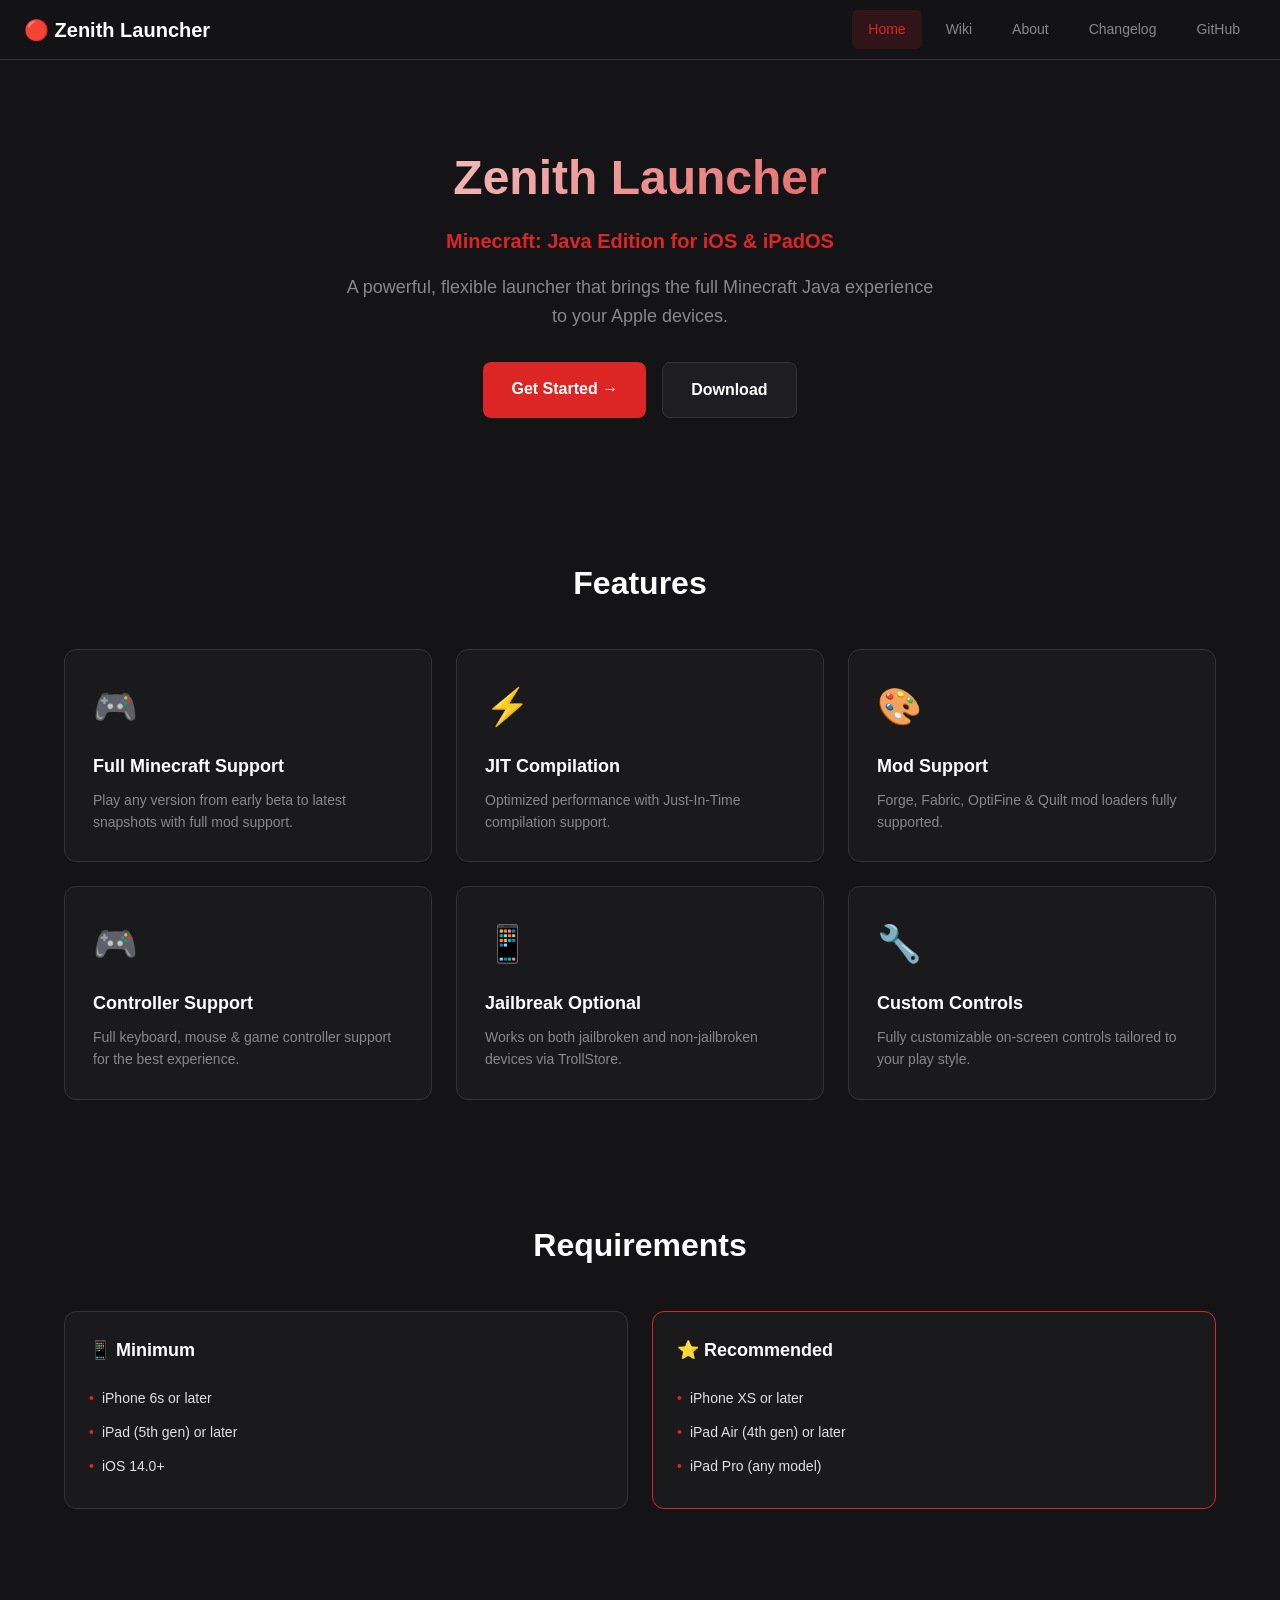
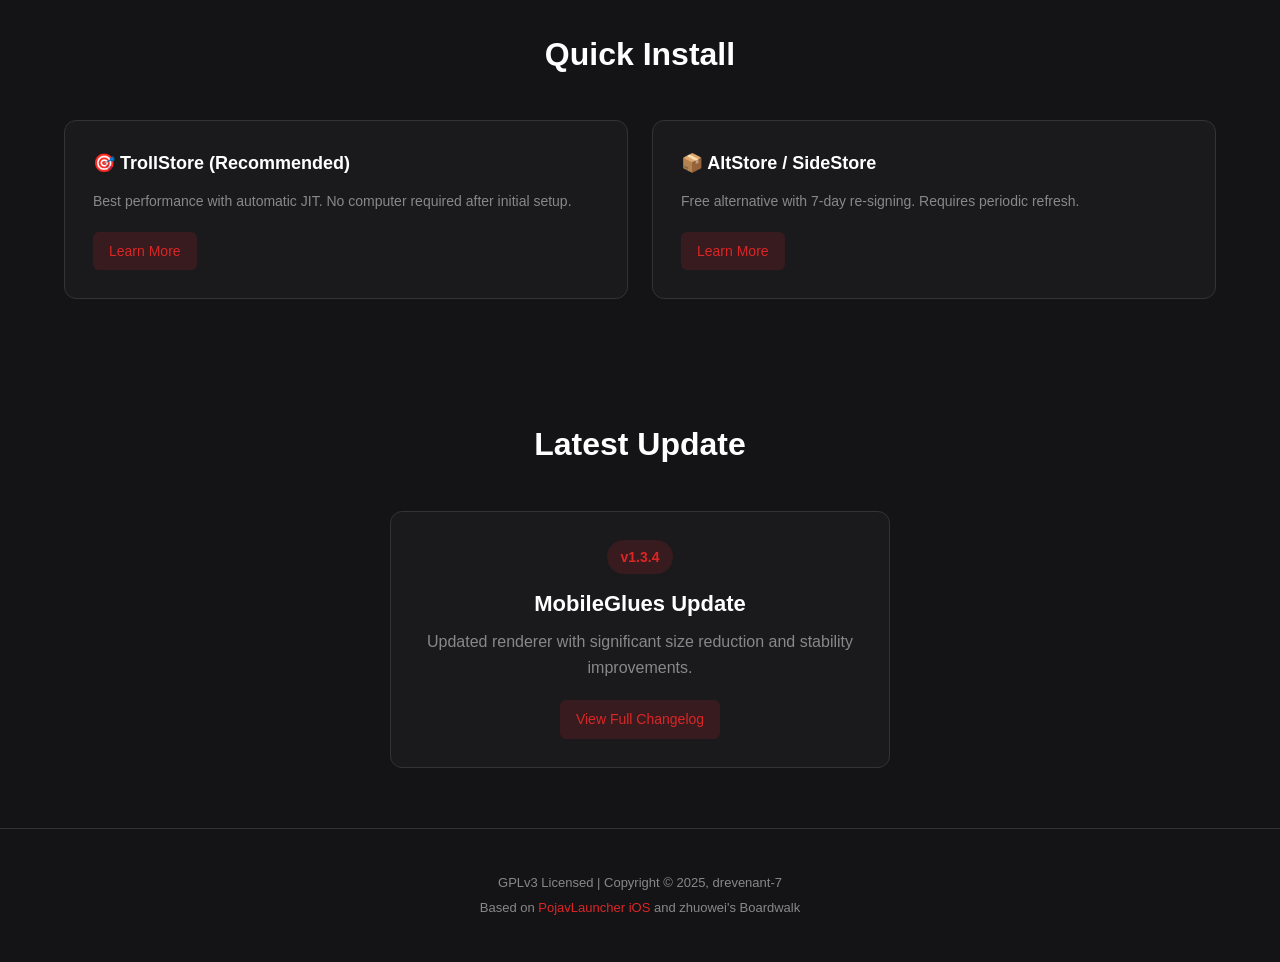
==== index.html @ dfa04dcf "Add files via upload" ====
<!DOCTYPE html>
<html lang="en">
<head>
    <meta charset="UTF-8">
    <meta name="viewport" content="width=device-width, initial-scale=1.0, maximum-scale=1.0, user-scalable=no">
    <title>Zenith Launcher - Minecraft Java Edition for iOS</title>
    <link rel="stylesheet" href="style.css">
</head>
<body>
    <header>
        <div class="logo">
            <span>🔴 Zenith Launcher</span>
        </div>
        
        <!-- Desktop/Landscape Nav -->
        <nav class="desktop-nav">
            <a href="index.html" class="active">Home</a>
            <a href="wiki.html">Wiki</a>
            <a href="about.html">About</a>
            <a href="changelog.html">Changelog</a>
            <a href="https://github.com/drevenant-7/Zenith-Launcher-iOS" target="_blank">GitHub</a>
        </nav>
        
        <!-- Portrait Menu Button -->
        <button class="menu-btn" onclick="toggleMenu()">☰</button>
    </header>
    
    <!-- Portrait Menu Overlay -->
    <div class="mobile-menu" id="mobileMenu">
        <button class="close-btn" onclick="toggleMenu()">✕</button>
        <div class="mobile-nav">
            <a href="index.html" class="active">🏠 Home</a>
            <a href="wiki.html">📖 Wiki</a>
            <a href="about.html">ℹ️ About</a>
            <a href="changelog.html">📋 Changelog</a>
            <a href="https://github.com/drevenant-7/Zenith-Launcher-iOS" target="_blank">💻 GitHub</a>
        </div>
    </div>

    <main>
        <section class="hero">
            <h1>Zenith Launcher</h1>
            <p class="tagline">Minecraft: Java Edition for iOS & iPadOS</p>
            <p class="description">A powerful, flexible launcher that brings the full Minecraft Java experience to your Apple devices.</p>
            <div class="buttons">
                <a href="wiki.html" class="btn btn-primary">Get Started →</a>
                <a href="https://github.com/drevenant-7/Zenith-Launcher-iOS/releases" class="btn btn-secondary">Download</a>
            </div>
        </section>

        <section class="features">
            <h2>Features</h2>
            <div class="feature-grid">
                <div class="feature-card">
                    <div class="feature-icon">🎮</div>
                    <h3>Full Minecraft Support</h3>
                    <p>Play any version from early beta to latest snapshots with full mod support.</p>
                </div>
                <div class="feature-card">
                    <div class="feature-icon">⚡</div>
                    <h3>JIT Compilation</h3>
                    <p>Optimized performance with Just-In-Time compilation support.</p>
                </div>
                <div class="feature-card">
                    <div class="feature-icon">🎨</div>
                    <h3>Mod Support</h3>
                    <p>Forge, Fabric, OptiFine & Quilt mod loaders fully supported.</p>
                </div>
                <div class="feature-card">
                    <div class="feature-icon">🎮</div>
                    <h3>Controller Support</h3>
                    <p>Full keyboard, mouse & game controller support for the best experience.</p>
                </div>
                <div class="feature-card">
                    <div class="feature-icon">📱</div>
                    <h3>Jailbreak Optional</h3>
                    <p>Works on both jailbroken and non-jailbroken devices via TrollStore.</p>
                </div>
                <div class="feature-card">
                    <div class="feature-icon">🔧</div>
                    <h3>Custom Controls</h3>
                    <p>Fully customizable on-screen controls tailored to your play style.</p>
                </div>
            </div>
        </section>

        <section class="requirements">
            <h2>Requirements</h2>
            <div class="req-grid">
                <div class="req-card">
                    <h3>📱 Minimum</h3>
                    <ul>
                        <li>iPhone 6s or later</li>
                        <li>iPad (5th gen) or later</li>
                        <li>iOS 14.0+</li>
                    </ul>
                </div>
                <div class="req-card recommended">
                    <h3>⭐ Recommended</h3>
                    <ul>
                        <li>iPhone XS or later</li>
                        <li>iPad Air (4th gen) or later</li>
                        <li>iPad Pro (any model)</li>
                    </ul>
                </div>
            </div>
        </section>

        <section class="installation">
            <h2>Quick Install</h2>
            <div class="install-methods">
                <div class="install-card">
                    <h3>🎯 TrollStore (Recommended)</h3>
                    <p>Best performance with automatic JIT. No computer required after initial setup.</p>
                    <a href="wiki.html#trollstore" class="btn-small">Learn More</a>
                </div>
                <div class="install-card">
                    <h3>📦 AltStore / SideStore</h3>
                    <p>Free alternative with 7-day re-signing. Requires periodic refresh.</p>
                    <a href="wiki.html#altstore" class="btn-small">Learn More</a>
                </div>
            </div>
        </section>

        <section class="latest-news">
            <h2>Latest Update</h2>
            <div class="news-preview">
                <div class="version-badge">v1.3.4</div>
                <h3>MobileGlues Update</h3>
                <p>Updated renderer with significant size reduction and stability improvements.</p>
                <a href="changelog.html" class="btn-small">View Full Changelog</a>
            </div>
        </section>
    </main>

    <footer>
        <p>GPLv3 Licensed | Copyright © 2025, drevenant-7</p>
        <p>Based on <a href="https://github.com/PojavLauncherTeam/PojavLauncher_iOS">PojavLauncher iOS</a> and zhuowei's Boardwalk</p>
    </footer>

    <script>
        function toggleMenu() {
            document.getElementById('mobileMenu').classList.toggle('open');
        }
    </script>
</body>
</html>
---- style.css ----
/* ===== Zenith Launcher Website Styles ===== */
/* Dark theme with red accents */

:root {
    --bg-primary: #141416;
    --bg-secondary: #1e1e22;
    --bg-card: #1a1a1d;
    --border-color: #333;
    --text-primary: #ffffff;
    --text-secondary: #e0e0e0;
    --text-muted: #888;
    --accent-red: #dc2626;
    --accent-red-dim: rgba(220, 38, 38, 0.15);
    --accent-green: #22c55e;
    --accent-blue: #3b82f6;
    --header-height: 60px;
}

* {
    margin: 0;
    padding: 0;
    box-sizing: border-box;
}

body {
    font-family: -apple-system, BlinkMacSystemFont, 'Segoe UI', Roboto, 'Helvetica Neue', Arial, sans-serif;
    background-color: var(--bg-primary);
    color: var(--text-secondary);
    line-height: 1.6;
    min-height: 100vh;
}

/* ===== Header ===== */
header {
    position: fixed;
    top: 0;
    left: 0;
    right: 0;
    height: var(--header-height);
    background: rgba(20, 20, 22, 0.95);
    backdrop-filter: blur(10px);
    border-bottom: 1px solid var(--border-color);
    display: flex;
    align-items: center;
    justify-content: space-between;
    padding: 0 24px;
    z-index: 1000;
}

.logo {
    display: flex;
    align-items: center;
    gap: 12px;
    font-size: 20px;
    font-weight: bold;
    color: var(--text-primary);
    flex-shrink: 0;
}

.logo img {
    width: 36px;
    height: 36px;
    border-radius: 8px;
}

/* ===== Desktop Navigation ===== */
.desktop-nav {
    display: flex;
    gap: 8px;
}

.desktop-nav a {
    color: var(--text-muted);
    text-decoration: none;
    padding: 8px 16px;
    border-radius: 6px;
    font-size: 14px;
    font-weight: 500;
    transition: all 0.2s;
    white-space: nowrap;
}

.desktop-nav a:hover {
    color: var(--text-primary);
    background: var(--bg-secondary);
}

.desktop-nav a.active {
    color: var(--accent-red);
    background: var(--accent-red-dim);
}

/* ===== Mobile Menu Button ===== */
.menu-btn {
    display: none;
    background: var(--accent-red-dim);
    border: none;
    color: var(--accent-red);
    font-size: 20px;
    cursor: pointer;
    padding: 8px 14px;
    border-radius: 8px;
    transition: all 0.2s;
}

.menu-btn:hover {
    background: var(--accent-red);
    color: white;
}

/* ===== Mobile Menu Overlay ===== */
.mobile-menu {
    display: none;
    position: fixed;
    top: 0;
    left: 0;
    right: 0;
    bottom: 0;
    background: rgba(20, 20, 22, 0.98);
    backdrop-filter: blur(10px);
    z-index: 2000;
    padding: 80px 24px;
    flex-direction: column;
}

.mobile-menu.open {
    display: flex;
}

.close-btn {
    position: absolute;
    top: 16px;
    right: 20px;
    background: var(--bg-secondary);
    border: 1px solid var(--border-color);
    color: var(--text-primary);
    font-size: 18px;
    cursor: pointer;
    width: 44px;
    height: 44px;
    border-radius: 10px;
    display: flex;
    align-items: center;
    justify-content: center;
    transition: all 0.2s;
}

.close-btn:hover {
    background: var(--accent-red-dim);
    border-color: var(--accent-red);
    color: var(--accent-red);
}

.mobile-nav {
    display: flex;
    flex-direction: column;
    gap: 10px;
}

.mobile-nav a {
    color: var(--text-secondary);
    text-decoration: none;
    padding: 18px 20px;
    font-size: 18px;
    border-radius: 12px;
    background: var(--bg-card);
    border: 1px solid var(--border-color);
    display: flex;
    align-items: center;
    gap: 14px;
    transition: all 0.2s;
}

.mobile-nav a:hover,
.mobile-nav a.active {
    background: var(--accent-red-dim);
    border-color: var(--accent-red);
    color: var(--text-primary);
}

/* ===== Main Content ===== */
main {
    padding-top: var(--header-height);
    max-width: 1200px;
    margin: 0 auto;
    padding-left: 24px;
    padding-right: 24px;
}

/* ===== Hero Section ===== */
.hero {
    text-align: center;
    padding: 80px 20px;
}

.hero h1 {
    font-size: 48px;
    font-weight: 800;
    color: var(--text-primary);
    margin-bottom: 8px;
    background: linear-gradient(135deg, #fff 0%, #dc2626 100%);
    -webkit-background-clip: text;
    -webkit-text-fill-color: transparent;
    background-clip: text;
}

.hero .tagline {
    font-size: 20px;
    color: var(--accent-red);
    font-weight: 600;
    margin-bottom: 16px;
}

.hero .description {
    font-size: 18px;
    color: var(--text-muted);
    max-width: 600px;
    margin: 0 auto 32px;
}

.buttons {
    display: flex;
    gap: 16px;
    justify-content: center;
    flex-wrap: wrap;
}

.btn {
    display: inline-block;
    padding: 14px 28px;
    border-radius: 8px;
    font-size: 16px;
    font-weight: 600;
    text-decoration: none;
    transition: all 0.2s;
}

.btn-primary {
    background: var(--accent-red);
    color: white;
}

.btn-primary:hover {
    background: #b91c1c;
    transform: translateY(-2px);
}

.btn-secondary {
    background: var(--bg-secondary);
    color: var(--text-primary);
    border: 1px solid var(--border-color);
}

.btn-secondary:hover {
    background: var(--border-color);
}

.btn-small {
    display: inline-block;
    padding: 8px 16px;
    background: var(--accent-red-dim);
    color: var(--accent-red);
    border-radius: 6px;
    font-size: 14px;
    font-weight: 500;
    text-decoration: none;
    transition: all 0.2s;
}

.btn-small:hover {
    background: var(--accent-red);
    color: white;
}

/* ===== Features Section ===== */
.features {
    padding: 60px 0;
}

.features h2 {
    text-align: center;
    font-size: 32px;
    color: var(--text-primary);
    margin-bottom: 40px;
}

.feature-grid {
    display: grid;
    grid-template-columns: repeat(auto-fit, minmax(300px, 1fr));
    gap: 24px;
}

.feature-card {
    background: var(--bg-card);
    border: 1px solid var(--border-color);
    border-radius: 12px;
    padding: 28px;
    transition: all 0.2s;
}

.feature-card:hover {
    border-color: var(--accent-red);
    transform: translateY(-4px);
}

.feature-icon {
    font-size: 36px;
    margin-bottom: 16px;
}

.feature-card h3 {
    font-size: 18px;
    color: var(--text-primary);
    margin-bottom: 8px;
}

.feature-card p {
    color: var(--text-muted);
    font-size: 14px;
}

/* ===== Requirements Section ===== */
.requirements {
    padding: 60px 0;
}

.requirements h2 {
    text-align: center;
    font-size: 32px;
    color: var(--text-primary);
    margin-bottom: 40px;
}

.req-grid {
    display: grid;
    grid-template-columns: repeat(auto-fit, minmax(280px, 1fr));
    gap: 24px;
}

.req-card {
    background: var(--bg-card);
    border: 1px solid var(--border-color);
    border-radius: 12px;
    padding: 24px;
}

.req-card.recommended {
    border-color: var(--accent-red);
}

.req-card h3 {
    font-size: 18px;
    color: var(--text-primary);
    margin-bottom: 16px;
}

.req-card ul {
    list-style: none;
}

.req-card li {
    padding: 6px 0;
    color: var(--text-secondary);
    font-size: 14px;
}

.req-card li::before {
    content: "•";
    color: var(--accent-red);
    margin-right: 8px;
}

.req-note {
    margin-top: 16px;
    padding-top: 16px;
    border-top: 1px solid var(--border-color);
    color: var(--text-muted);
    font-size: 13px;
}

/* ===== Installation Section ===== */
.installation {
    padding: 60px 0;
}

.installation h2 {
    text-align: center;
    font-size: 32px;
    color: var(--text-primary);
    margin-bottom: 40px;
}

.install-methods {
    display: grid;
    grid-template-columns: repeat(auto-fit, minmax(300px, 1fr));
    gap: 24px;
}

.install-card {
    background: var(--bg-card);
    border: 1px solid var(--border-color);
    border-radius: 12px;
    padding: 28px;
}

.install-card h3 {
    font-size: 18px;
    color: var(--text-primary);
    margin-bottom: 12px;
}

.install-card p {
    color: var(--text-muted);
    font-size: 14px;
    margin-bottom: 20px;
}

/* ===== Latest News Section ===== */
.latest-news {
    padding: 60px 0;
}

.latest-news h2 {
    text-align: center;
    font-size: 32px;
    color: var(--text-primary);
    margin-bottom: 40px;
}

.news-preview {
    background: var(--bg-card);
    border: 1px solid var(--border-color);
    border-radius: 12px;
    padding: 28px;
    text-align: center;
    max-width: 500px;
    margin: 0 auto;
}

.version-badge {
    display: inline-block;
    background: var(--accent-red-dim);
    color: var(--accent-red);
    padding: 6px 14px;
    border-radius: 20px;
    font-size: 14px;
    font-weight: bold;
    margin-bottom: 12px;
}

.news-preview h3 {
    font-size: 22px;
    color: var(--text-primary);
    margin-bottom: 8px;
}

.news-preview p {
    color: var(--text-muted);
    margin-bottom: 20px;
}

/* ===== Page Header ===== */
.page-header {
    text-align: center;
    padding: 60px 20px 40px;
    border-bottom: 1px solid var(--border-color);
    margin-bottom: 40px;
}

.page-header h1 {
    font-size: 36px;
    color: var(--text-primary);
    margin-bottom: 12px;
}

.page-header p {
    color: var(--text-muted);
    font-size: 16px;
}

/* ===== Changelog Styles ===== */
.changelog {
    padding-bottom: 60px;
}

.version-section {
    background: var(--bg-card);
    border: 1px solid var(--border-color);
    border-radius: 12px;
    padding: 28px;
    margin-bottom: 24px;
}

.version-header {
    display: flex;
    align-items: baseline;
    justify-content: space-between;
    flex-wrap: wrap;
    gap: 12px;
    margin-bottom: 12px;
}

.version-header h2 {
    font-size: 22px;
    color: var(--text-primary);
}

.version-num {
    color: var(--accent-red);
}

.version-date {
    color: var(--text-muted);
    font-size: 14px;
}

.version-desc {
    color: var(--text-muted);
    margin-bottom: 20px;
}

.change-section {
    margin-bottom: 20px;
}

.section-title {
    font-size: 13px;
    font-weight: bold;
    text-transform: uppercase;
    letter-spacing: 0.5px;
    color: var(--accent-red);
    margin-bottom: 10px;
    padding-bottom: 6px;
    border-bottom: 1px solid var(--border-color);
}

.section-title.bugfix {
    color: var(--accent-red);
}

.section-title.feature {
    color: var(--accent-blue);
}

.change-section ul {
    list-style: none;
    padding-left: 0;
}

.change-section li {
    padding: 6px 0 6px 20px;
    position: relative;
    color: var(--text-secondary);
    font-size: 14px;
}

.change-section li::before {
    content: "•";
    color: var(--accent-red);
    position: absolute;
    left: 0;
    font-weight: bold;
}

.version-links {
    margin-top: 20px;
    padding-top: 16px;
    border-top: 1px solid var(--border-color);
}

.version-links a {
    color: var(--accent-red);
    font-size: 14px;
}

.version-links a:hover {
    text-decoration: underline;
}

/* ===== About Page Styles ===== */
.about-content {
    padding-bottom: 60px;
}

.about-section {
    margin-bottom: 48px;
}

.about-section h2 {
    font-size: 24px;
    color: var(--text-primary);
    margin-bottom: 20px;
}

.about-section p {
    color: var(--text-secondary);
    margin-bottom: 16px;
    line-height: 1.7;
}

.about-section a {
    color: var(--accent-red);
}

.note-box {
    background: var(--accent-red-dim);
    border-left: 3px solid var(--accent-red);
    padding: 16px 20px;
    margin: 20px 0;
    border-radius: 0 8px 8px 0;
}

.note-box strong {
    color: var(--accent-red);
}

.feature-category {
    margin-bottom: 28px;
}

.feature-category h3 {
    font-size: 18px;
    color: var(--text-primary);
    margin-bottom: 12px;
}

.checklist {
    list-style: none;
    padding-left: 0;
}

.checklist li {
    padding: 8px 0;
    color: var(--text-secondary);
}

.compatibility-grid {
    display: grid;
    grid-template-columns: repeat(auto-fit, minmax(300px, 1fr));
    gap: 24px;
}

.compat-card {
    background: var(--bg-card);
    border: 1px solid var(--border-color);
    border-radius: 12px;
    padding: 24px;
}

.compat-card.recommended {
    border-color: var(--accent-red);
}

.compat-card h3 {
    font-size: 16px;
    color: var(--text-primary);
    margin-bottom: 16px;
}

.compat-card table {
    width: 100%;
    border-collapse: collapse;
}

.compat-card th,
.compat-card td {
    text-align: left;
    padding: 8px 0;
    font-size: 14px;
}

.compat-card th {
    color: var(--text-muted);
    font-weight: normal;
    border-bottom: 1px solid var(--border-color);
}

.compat-card td {
    color: var(--text-secondary);
}

.credits {
    display: grid;
    grid-template-columns: repeat(auto-fit, minmax(250px, 1fr));
    gap: 20px;
}

.credit-item {
    background: var(--bg-card);
    border: 1px solid var(--border-color);
    border-radius: 8px;
    padding: 20px;
}

.credit-item h4 {
    font-size: 14px;
    color: var(--text-muted);
    margin-bottom: 8px;
}

.credit-item p {
    margin: 0;
}

/* ===== Wiki Styles ===== */
.wiki-layout {
    display: grid;
    grid-template-columns: 240px 1fr;
    gap: 40px;
    padding-bottom: 60px;
}

.wiki-sidebar {
    position: sticky;
    top: 80px;
    height: fit-content;
}

.wiki-sidebar h3 {
    font-size: 13px;
    text-transform: uppercase;
    color: var(--text-muted);
    margin: 24px 0 12px;
    letter-spacing: 0.5px;
}

.wiki-sidebar h3:first-child {
    margin-top: 0;
}

.wiki-sidebar ul {
    list-style: none;
}

.wiki-sidebar li {
    margin: 4px 0;
}

.wiki-sidebar a {
    display: block;
    padding: 6px 12px;
    color: var(--text-secondary);
    text-decoration: none;
    font-size: 14px;
    border-radius: 6px;
    transition: all 0.2s;
}

.wiki-sidebar a:hover {
    background: var(--bg-secondary);
    color: var(--text-primary);
}

.wiki-content {
    max-width: 800px;
}

.wiki-content h1 {
    font-size: 32px;
    color: var(--text-primary);
    margin-bottom: 12px;
}

.wiki-content .intro {
    color: var(--text-muted);
    font-size: 16px;
    margin-bottom: 40px;
}

.wiki-section {
    margin-bottom: 48px;
}

.wiki-section h2 {
    font-size: 24px;
    color: var(--text-primary);
    margin-bottom: 20px;
    padding-bottom: 12px;
    border-bottom: 1px solid var(--border-color);
}

.wiki-section h3 {
    font-size: 18px;
    color: var(--text-primary);
    margin: 24px 0 12px;
}

.wiki-section h4 {
    font-size: 15px;
    color: var(--text-primary);
    margin: 20px 0 10px;
}

.wiki-section p {
    color: var(--text-secondary);
    margin-bottom: 16px;
}

.wiki-section ul,
.wiki-section ol {
    margin: 16px 0;
    padding-left: 24px;
}

.wiki-section li {
    color: var(--text-secondary);
    margin: 8px 0;
}

.method-card {
    background: var(--bg-card);
    border: 1px solid var(--border-color);
    border-radius: 12px;
    padding: 24px;
    margin: 20px 0;
}

.method-card.recommended {
    border-color: var(--accent-red);
}

.method-header {
    display: flex;
    align-items: center;
    justify-content: space-between;
    flex-wrap: wrap;
    gap: 12px;
    margin-bottom: 16px;
}

.method-header h3 {
    margin: 0;
}

.badge {
    display: inline-block;
    padding: 4px 10px;
    border-radius: 4px;
    font-size: 12px;
    font-weight: bold;
    text-transform: uppercase;
}

.badge.best {
    background: var(--accent-red-dim);
    color: var(--accent-red);
}

.badge.free {
    background: rgba(34, 197, 94, 0.15);
    color: var(--accent-green);
}

.jit-table {
    overflow-x: auto;
    margin: 20px 0;
}

.jit-table table {
    width: 100%;
    border-collapse: collapse;
    background: var(--bg-card);
    border-radius: 8px;
    overflow: hidden;
}

.jit-table th,
.jit-table td {
    padding: 14px 16px;
    text-align: left;
    font-size: 14px;
}

.jit-table th {
    background: var(--bg-secondary);
    color: var(--text-muted);
    font-weight: 600;
}

.jit-table td {
    color: var(--text-secondary);
    border-bottom: 1px solid var(--border-color);
}

.jit-table tr:last-child td {
    border-bottom: none;
}

.jit-table tr.highlight td {
    background: var(--accent-red-dim);
}

.signin-options,
.mod-loaders {
    display: grid;
    grid-template-columns: repeat(auto-fit, minmax(200px, 1fr));
    gap: 16px;
    margin: 20px 0;
}

.signin-card,
.loader-card {
    background: var(--bg-card);
    border: 1px solid var(--border-color);
    border-radius: 8px;
    padding: 20px;
}

.signin-card h4,
.loader-card h4 {
    font-size: 15px;
    color: var(--text-primary);
    margin-bottom: 8px;
}

.signin-card p,
.loader-card p {
    font-size: 13px;
    color: var(--text-muted);
    margin: 0;
}

/* ===== Footer ===== */
footer {
    text-align: center;
    padding: 40px 24px;
    border-top: 1px solid var(--border-color);
    color: var(--text-muted);
    font-size: 13px;
}

footer p {
    margin: 4px 0;
}

footer a {
    color: var(--accent-red);
    text-decoration: none;
}

footer a:hover {
    text-decoration: underline;
}

/* ===== RESPONSIVE DESIGN ===== */

/* Tablet */
@media (max-width: 1024px) {
    .desktop-nav {
        gap: 4px;
    }
    
    .desktop-nav a {
        padding: 8px 12px;
        font-size: 13px;
    }
}

/* Mobile Landscape - Horizontal scrollable nav */
@media (max-width: 896px) and (orientation: landscape) {
    header {
        padding: 0 16px;
    }
    
    .logo {
        font-size: 16px;
    }
    
    .desktop-nav {
        display: flex;
        gap: 4px;
        overflow-x: auto;
        scrollbar-width: none;
        -ms-overflow-style: none;
        max-width: 55vw;
        padding-right: 8px;
    }
    
    .desktop-nav::-webkit-scrollbar {
        display: none;
    }
    
    .desktop-nav a {
        padding: 6px 10px;
        font-size: 12px;
        white-space: nowrap;
        flex-shrink: 0;
    }
    
    .menu-btn {
        display: none;
    }
    
    .hero {
        padding: 40px 16px;
    }
    
    .hero h1 {
        font-size: 32px;
    }
    
    .features h2,
    .requirements h2,
    .installation h2,
    .latest-news h2 {
        font-size: 24px;
    }
}

/* Mobile Portrait - Hamburger menu */
@media (max-width: 768px) and (orientation: portrait) {
    header {
        padding: 0 16px;
    }
    
    .logo {
        font-size: 16px;
    }
    
    .desktop-nav {
        display: none;
    }
    
    .menu-btn {
        display: flex;
        align-items: center;
        justify-content: center;
    }
    
    .hero {
        padding: 60px 16px;
    }
    
    .hero h1 {
        font-size: 32px;
    }
    
    .hero .tagline {
        font-size: 16px;
    }
    
    .hero .description {
        font-size: 15px;
    }
    
    .features h2,
    .requirements h2,
    .installation h2,
    .latest-news h2 {
        font-size: 24px;
    }
    
    .feature-grid {
        grid-template-columns: 1fr;
    }
    
    .req-grid {
        grid-template-columns: 1fr;
    }
    
    .install-methods {
        grid-template-columns: 1fr;
    }
    
    .wiki-layout {
        grid-template-columns: 1fr;
    }
    
    .wiki-sidebar {
        display: none;
    }
    
    .version-header {
        flex-direction: column;
        align-items: flex-start;
    }
    
    .compatibility-grid {
        grid-template-columns: 1fr;
    }
}

/* Small phones */
@media (max-width: 375px) {
    .hero h1 {
        font-size: 28px;
    }
    
    .btn {
        padding: 12px 20px;
        font-size: 14px;
    }
}

/* ===== Scrollbar ===== */
::-webkit-scrollbar {
    width: 8px;
    height: 8px;
}

::-webkit-scrollbar-track {
    background: var(--bg-primary);
}

::-webkit-scrollbar-thumb {
    background: var(--border-color);
    border-radius: 4px;
}

::-webkit-scrollbar-thumb:hover {
    background: #444;
}
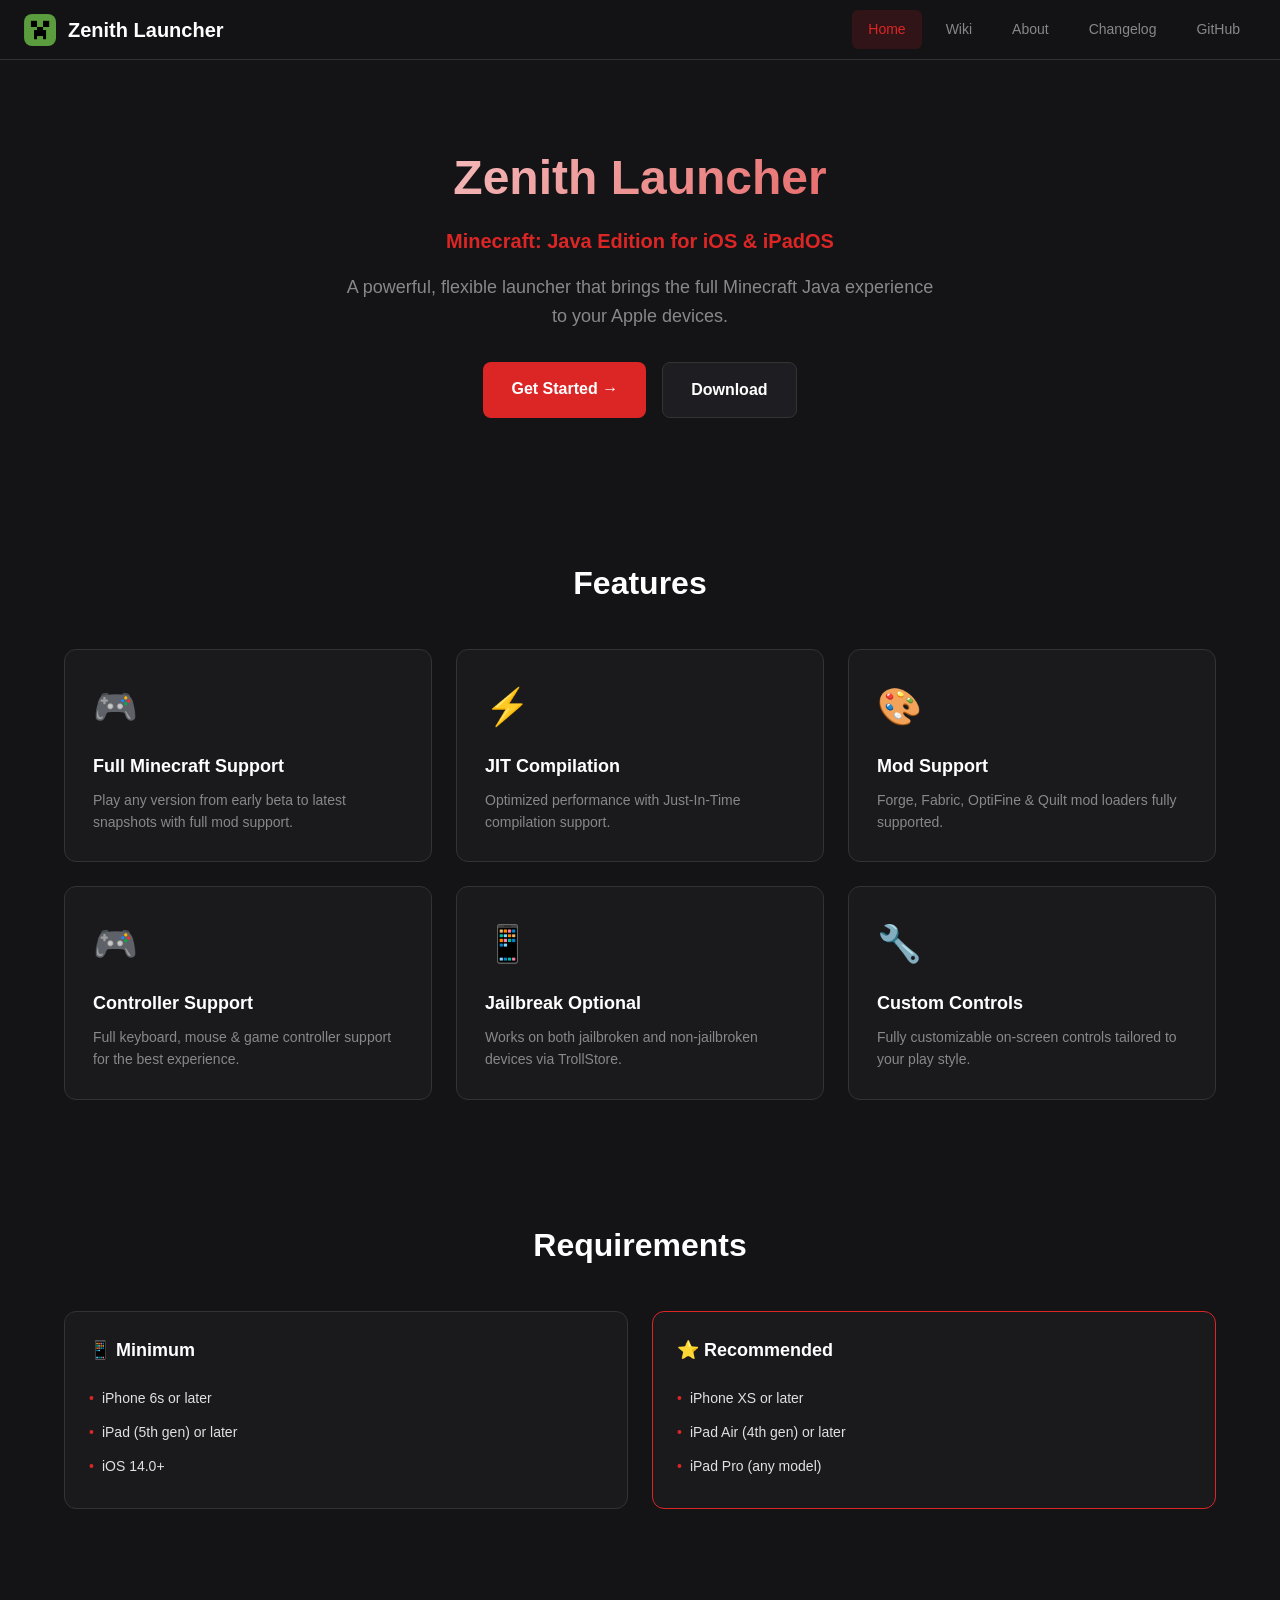
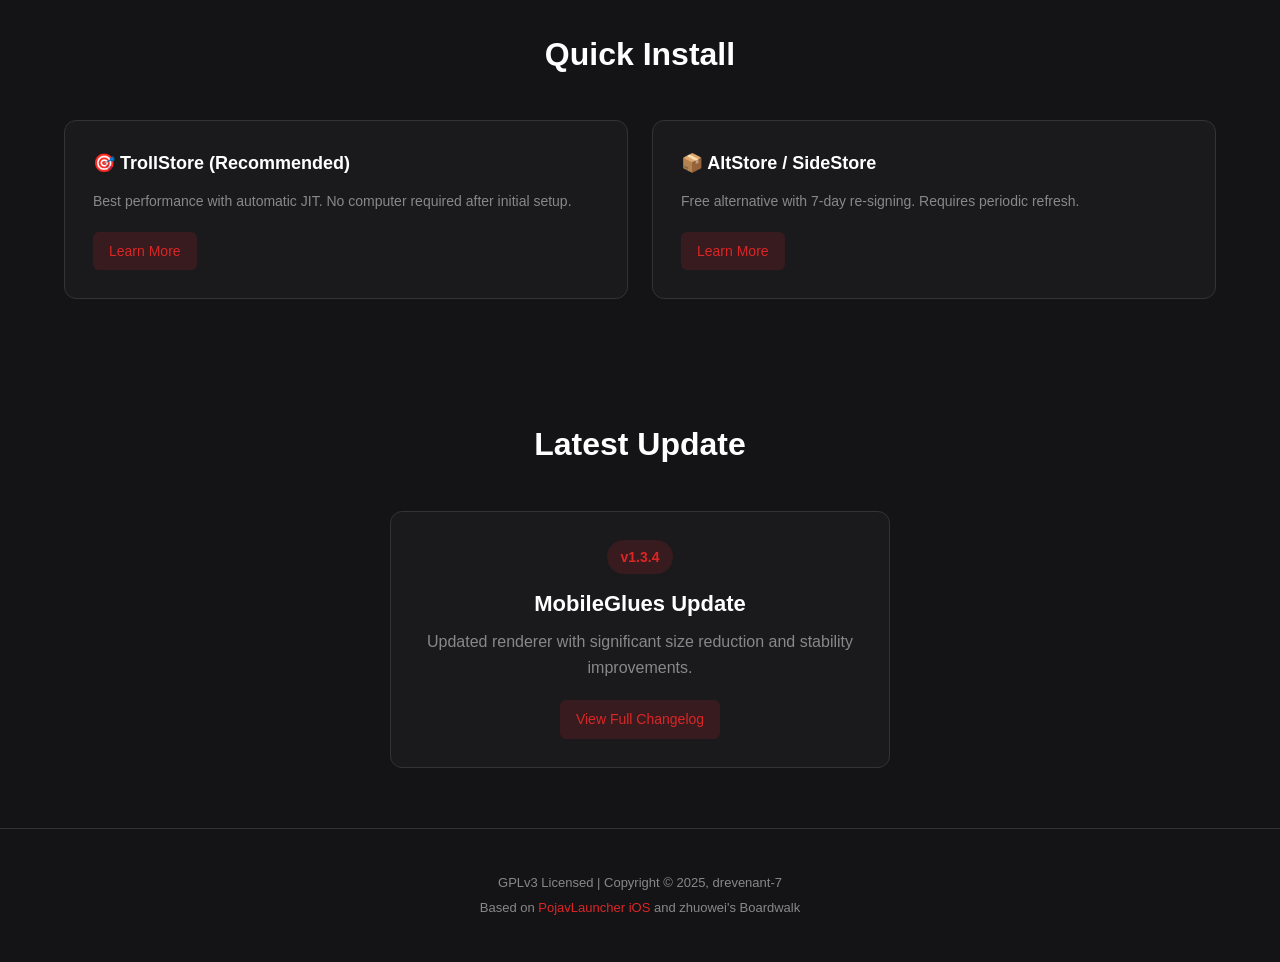
==== commit 8a3ad5a4: "Update Logo" ====
--- a/index.html
+++ b/index.html
@@ -9,7 +9,8 @@
 <body>
     <header>
         <div class="logo">
-            <span>🔴 Zenith Launcher</span>
+            <img src="logo.png" alt="Zenith Launcher" width="32" height="32">
+            <span>Zenith Launcher</span>
         </div>
         
         <!-- Desktop/Landscape Nav -->
--- a/style.css
+++ b/style.css
@@ -1110,3 +1110,9 @@
 ::-webkit-scrollbar-thumb:hover {
     background: #444;
 }
+.logo img {
+    width: 32px;
+    height: 32px;
+    border-radius: 8px;
+    object-fit: contain;
+}
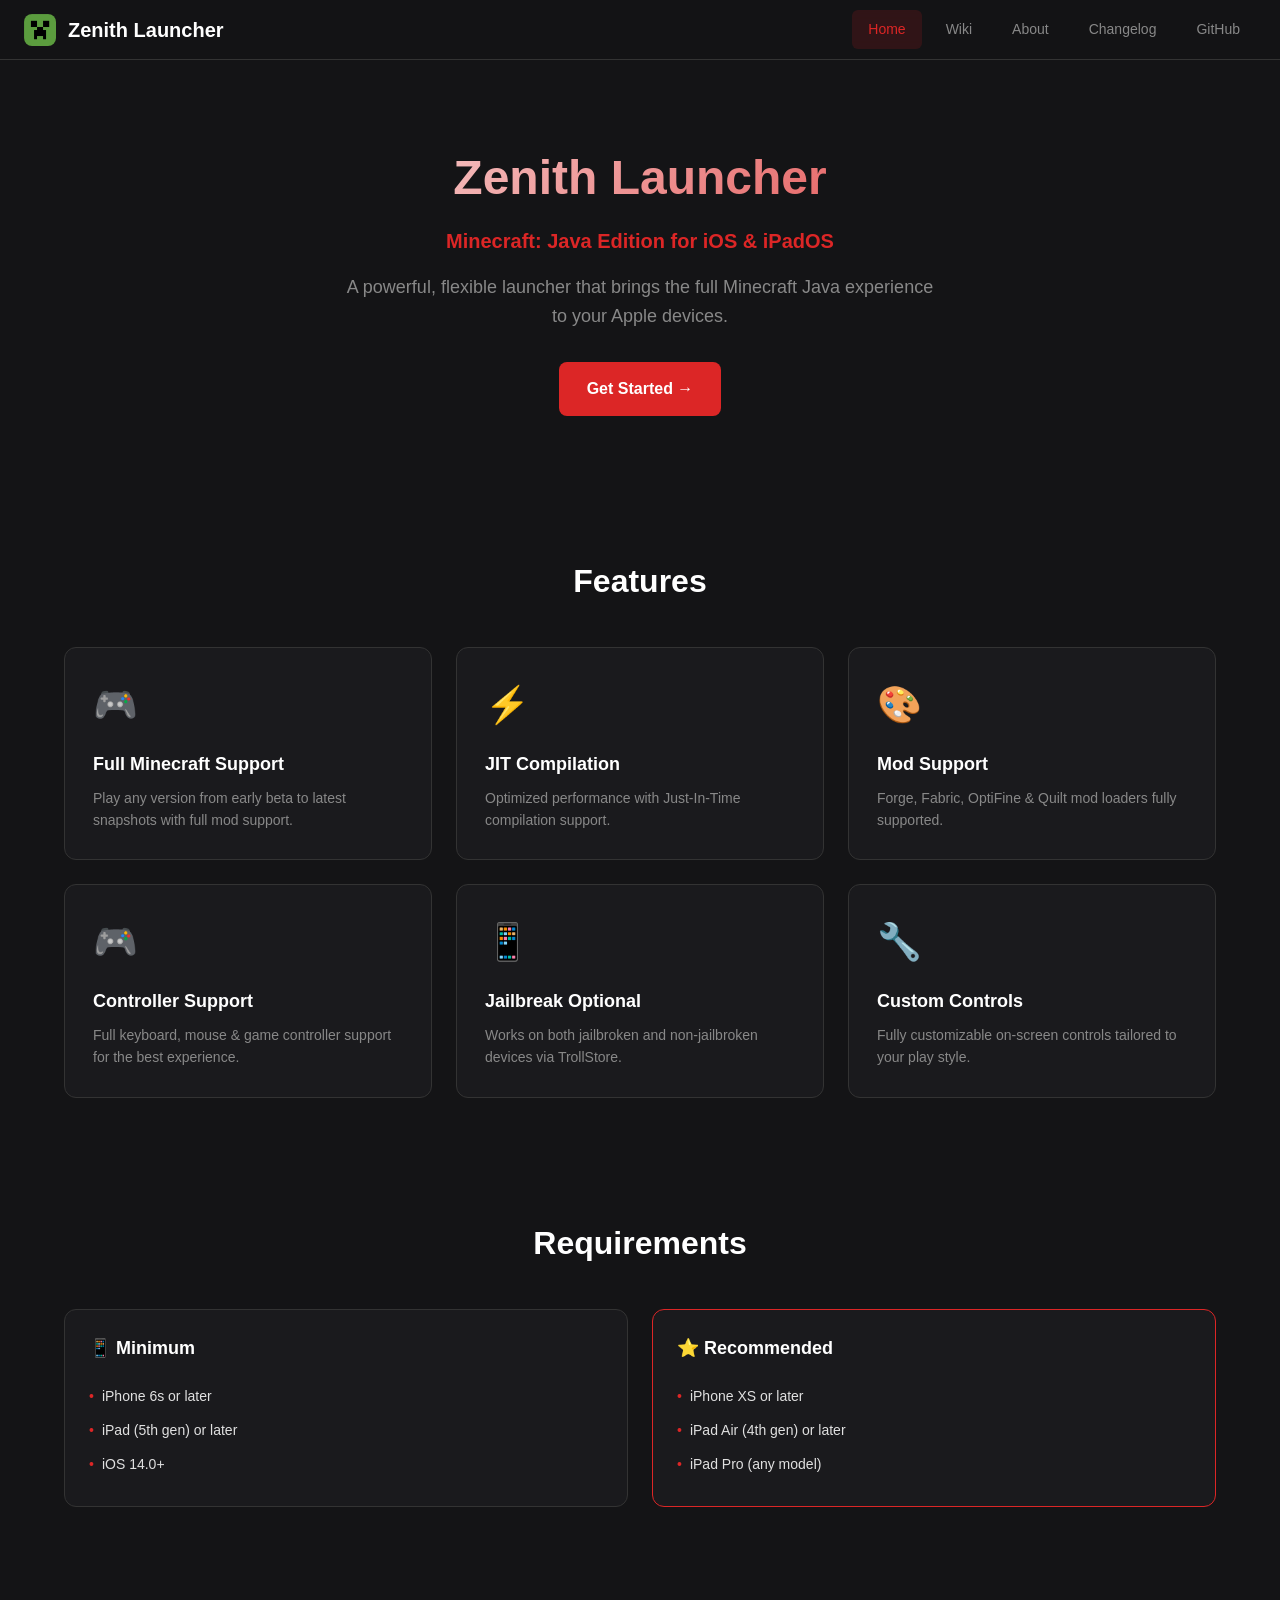
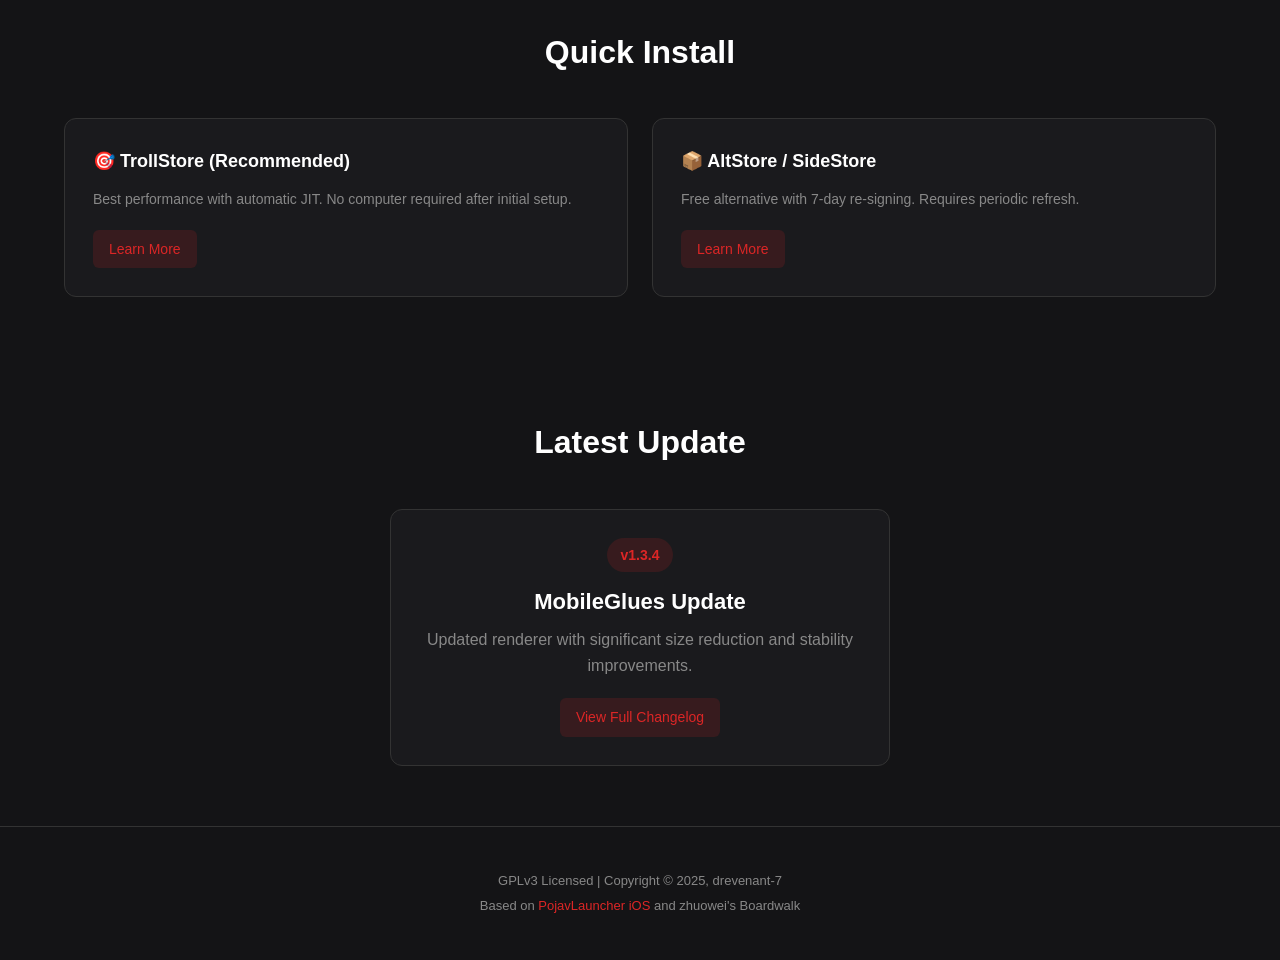
==== commit 690b1dfe: "Remove Download Button" ====
--- a/index.html
+++ b/index.html
@@ -45,7 +45,6 @@
             <p class="description">A powerful, flexible launcher that brings the full Minecraft Java experience to your Apple devices.</p>
             <div class="buttons">
                 <a href="wiki.html" class="btn btn-primary">Get Started →</a>
-                <a href="https://github.com/drevenant-7/Zenith-Launcher-iOS/releases" class="btn btn-secondary">Download</a>
             </div>
         </section>
 
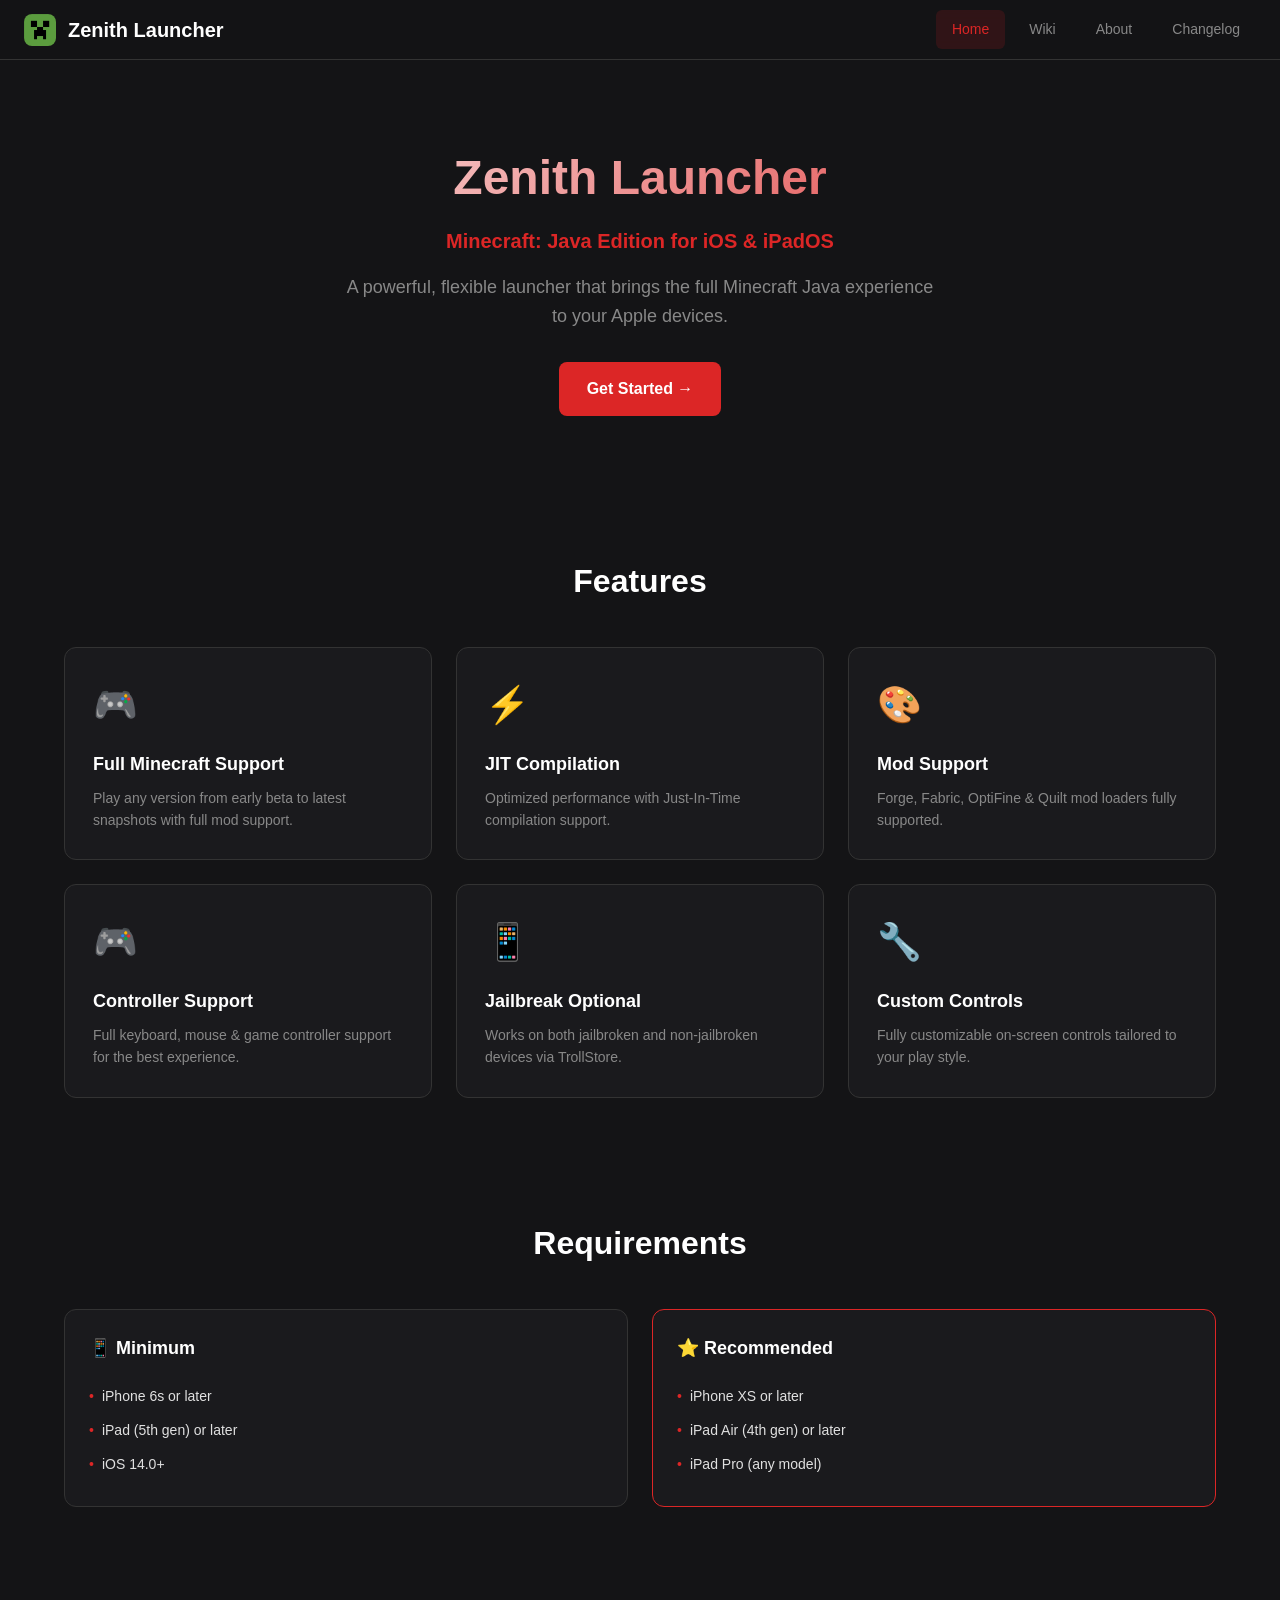
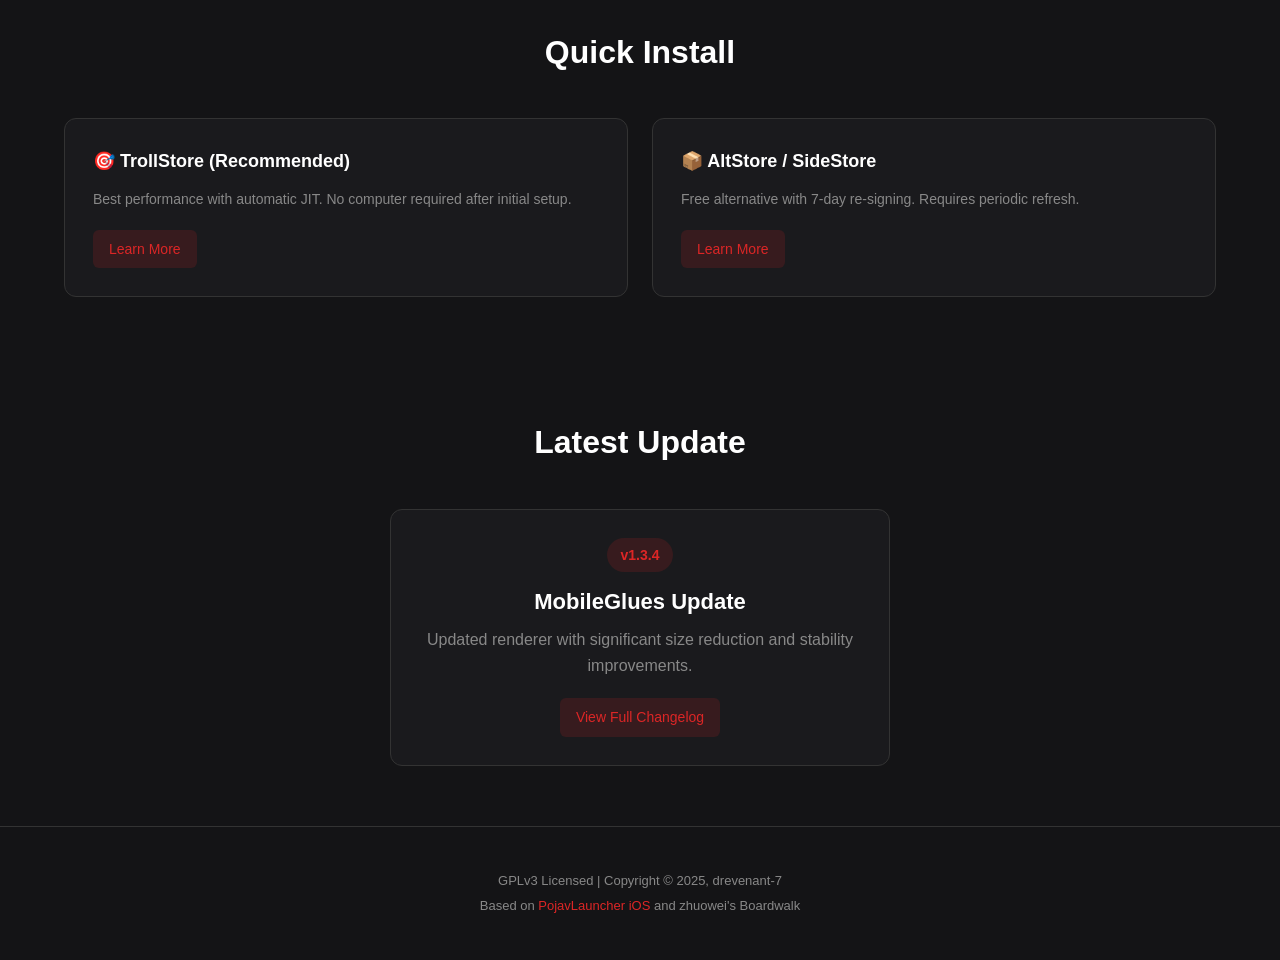
==== commit b01b1eec: "update" ====
--- a/index.html
+++ b/index.html
@@ -19,7 +19,7 @@
             <a href="wiki.html">Wiki</a>
             <a href="about.html">About</a>
             <a href="changelog.html">Changelog</a>
-            <a href="https://github.com/drevenant-7/Zenith-Launcher-iOS" target="_blank">GitHub</a>
+            
         </nav>
         
         <!-- Portrait Menu Button -->
